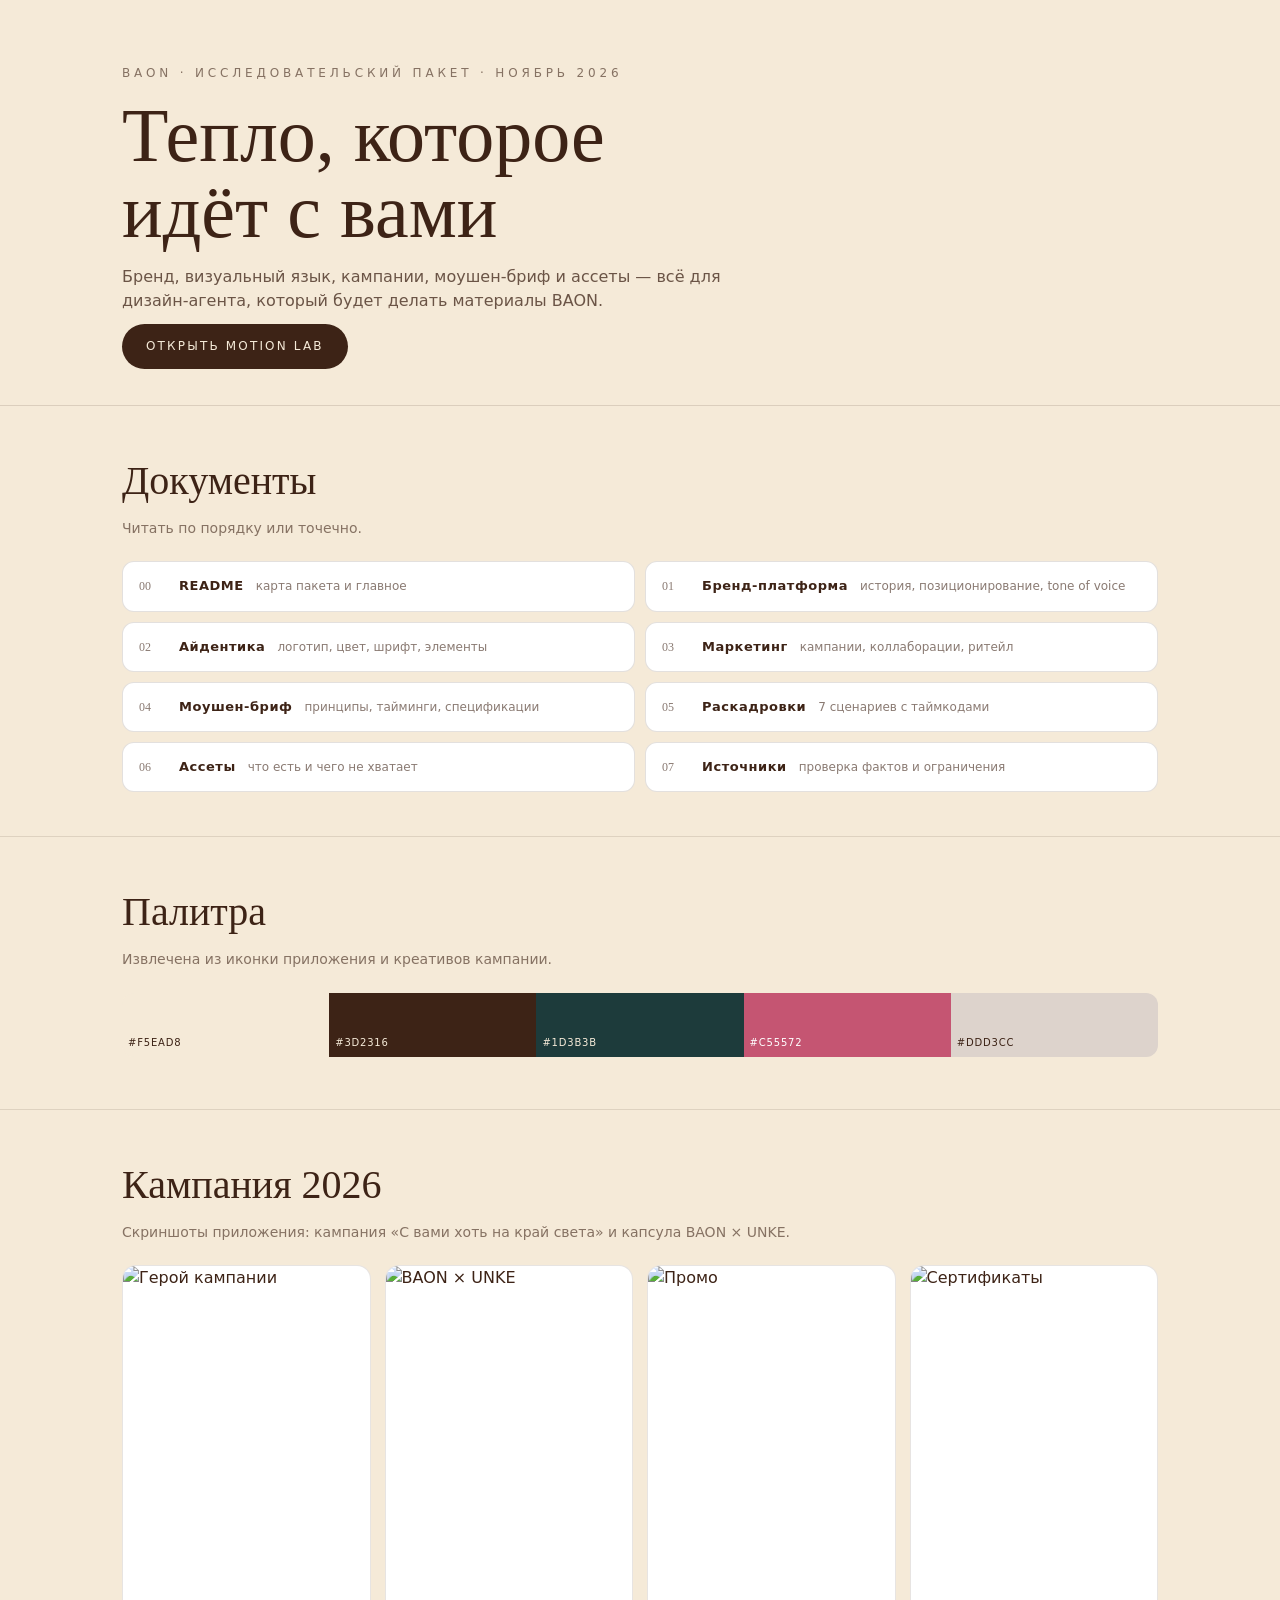
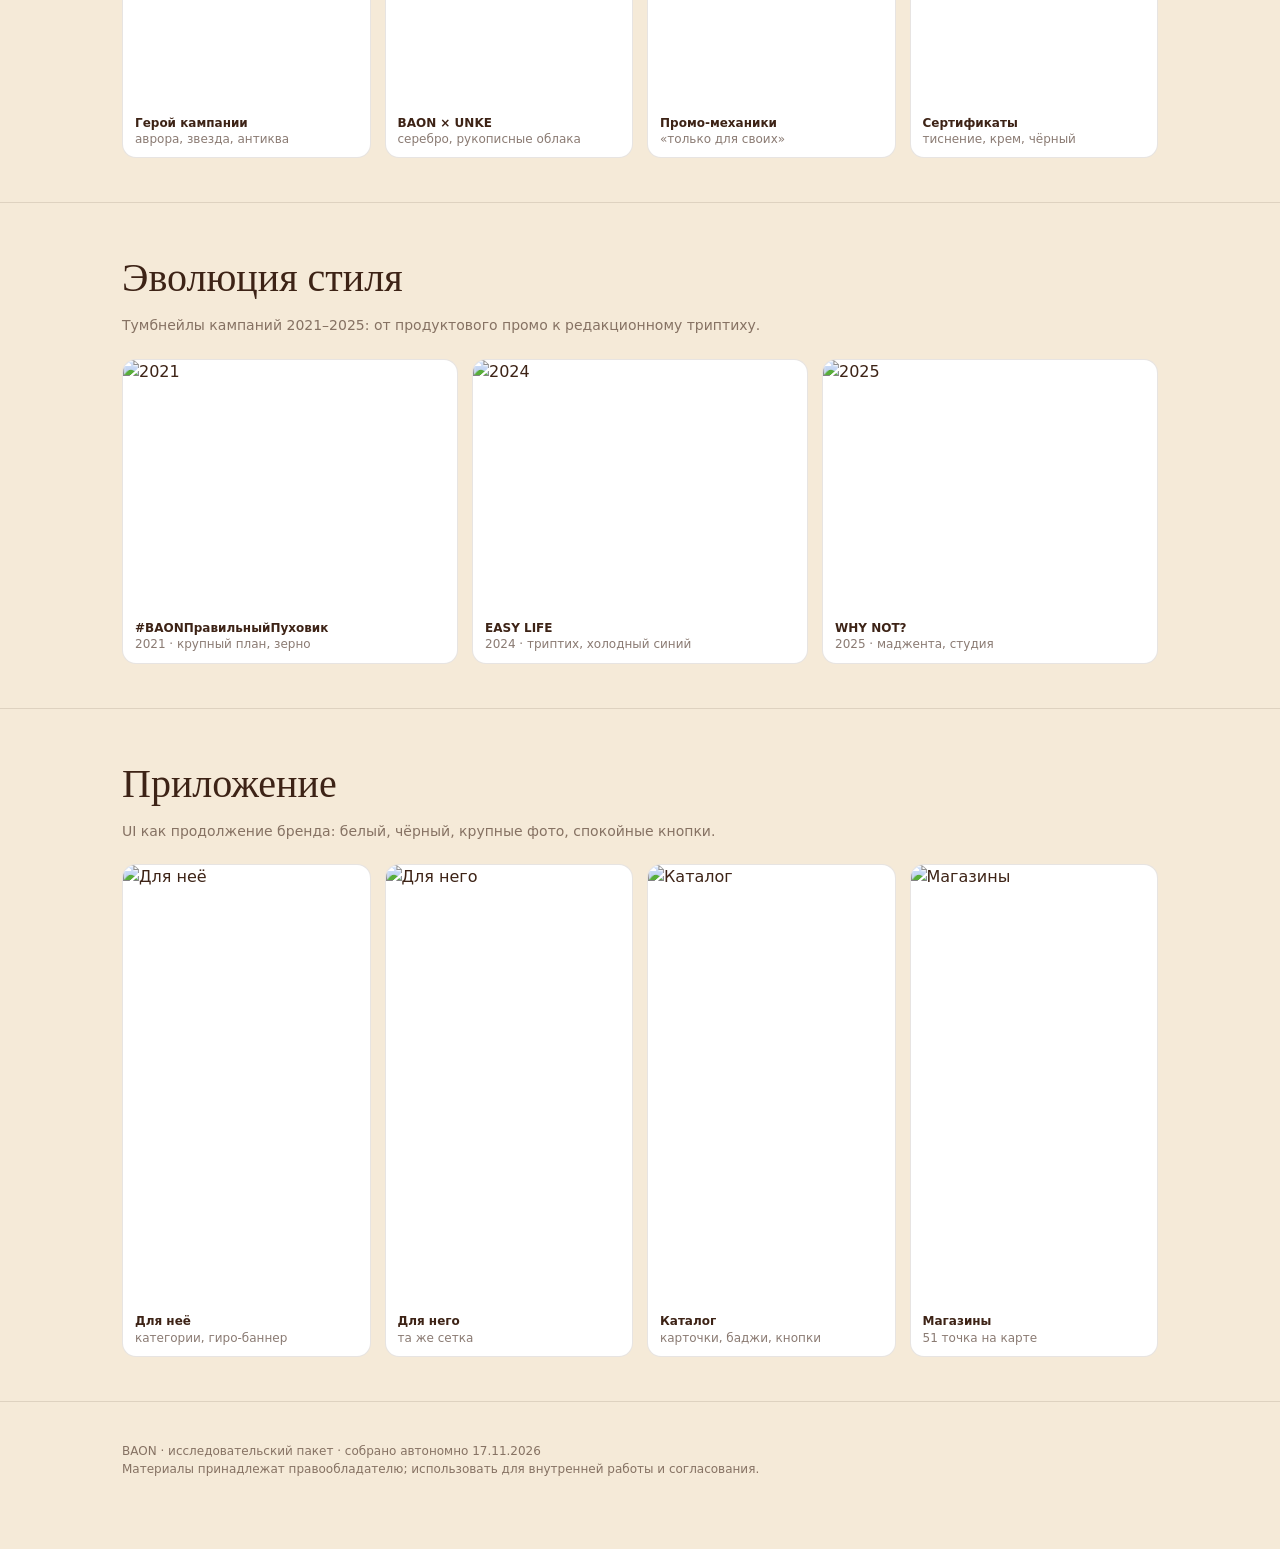
==== baon/index.html @ a7012213 "Add BAON research package: brand platform, visual identity, marketing, motion brief and storyboards" ====
<!doctype html>
<html lang="ru">
<head>
<meta charset="utf-8">
<meta name="viewport" content="width=device-width, initial-scale=1">
<title>BAON — пакет исследования</title>
<style>
  :root{
    --cream:#F5EAD8;--espresso:#3D2316;--teal:#1D3B3B;--pink:#C55572;--grey:#DDD3CC;
    --serif:"Cormorant Garamond","Playfair Display",Georgia,serif;
    --sans:"Inter","Manrope",system-ui,-apple-system,Segoe UI,Roboto,sans-serif;
  }
  *{box-sizing:border-box}
  body{margin:0;background:var(--cream);color:var(--espresso);font-family:var(--sans);line-height:1.55}
  .wrap{max-width:1080px;margin:0 auto;padding:0 22px}
  header{padding:64px 0 36px;border-bottom:1px solid rgba(61,35,22,.14)}
  .brand{font-size:12px;letter-spacing:.32em;text-transform:uppercase;opacity:.6}
  h1{font-family:var(--serif);font-weight:400;font-size:clamp(40px,7vw,76px);line-height:1;margin:14px 0 16px}
  .lead{max-width:620px;opacity:.75;margin:0}
  h2{font-family:var(--serif);font-weight:400;font-size:clamp(26px,4vw,40px);margin:0 0 6px}
  section{padding:44px 0;border-bottom:1px solid rgba(61,35,22,.12)}
  .sub{opacity:.6;margin:0 0 22px;font-size:14px}
  .grid{display:grid;gap:14px}
  .g3{grid-template-columns:repeat(3,1fr)}
  .g4{grid-template-columns:repeat(4,1fr)}
  @media(max-width:860px){.g3,.g4{grid-template-columns:repeat(2,1fr)}}
  @media(max-width:520px){.g3,.g4{grid-template-columns:1fr}}
  figure{margin:0;background:#fff;border:1px solid rgba(61,35,22,.12);border-radius:14px;overflow:hidden}
  figure img{width:100%;display:block;aspect-ratio:4/3;object-fit:cover}
  figure.portrait img{aspect-ratio:9/16;object-fit:cover}
  figcaption{padding:10px 12px;font-size:12px;line-height:1.35}
  figcaption b{display:block;font-weight:600}
  figcaption span{opacity:.6}
  .docs{display:grid;grid-template-columns:repeat(2,1fr);gap:10px}
  @media(max-width:720px){.docs{grid-template-columns:1fr}}
  .doc{display:flex;gap:12px;align-items:baseline;padding:14px 16px;border:1px solid rgba(61,35,22,.14);border-radius:12px;text-decoration:none;color:inherit;background:#fff}
  .doc:hover{border-color:var(--espresso)}
  .doc b{font-size:13px;letter-spacing:.04em}
  .doc span{font-size:12px;opacity:.6}
  .num{font-family:var(--serif);font-size:22px;opacity:.4;min-width:28px}
  .palette{display:flex;height:64px;border-radius:12px;overflow:hidden;margin:10px 0 8px}
  .palette i{flex:1;display:flex;align-items:flex-end;padding:6px;font-size:10px;letter-spacing:.08em;font-style:normal}
  .cta{display:inline-block;margin-top:10px;background:var(--espresso);color:var(--cream);text-decoration:none;padding:13px 24px;border-radius:999px;font-size:12px;letter-spacing:.18em;text-transform:uppercase}
  footer{padding:40px 0 70px;font-size:12px;opacity:.6}
  .row{display:flex;gap:14px;flex-wrap:wrap}
</style>
</head>
<body>

<header>
  <div class="wrap">
    <div class="brand">BAON · исследовательский пакет · ноябрь 2026</div>
    <h1>Тепло, которое<br>идёт с вами</h1>
    <p class="lead">Бренд, визуальный язык, кампании, моушен-бриф и ассеты — всё для дизайн-агента,
      который будет делать материалы BAON.</p>
    <a class="cta" href="motion/baon-motion-lab.html">Открыть Motion Lab</a>
  </div>
</header>

<section>
  <div class="wrap">
    <h2>Документы</h2>
    <p class="sub">Читать по порядку или точечно.</p>
    <div class="docs">
      <a class="doc" href="README.md"><span class="num">00</span><b>README</b><span>карта пакета и главное</span></a>
      <a class="doc" href="01-brand-platform.md"><span class="num">01</span><b>Бренд-платформа</b><span>история, позиционирование, tone of voice</span></a>
      <a class="doc" href="02-visual-identity.md"><span class="num">02</span><b>Айдентика</b><span>логотип, цвет, шрифт, элементы</span></a>
      <a class="doc" href="03-marketing-review.md"><span class="num">03</span><b>Маркетинг</b><span>кампании, коллаборации, ритейл</span></a>
      <a class="doc" href="04-motion-brief.md"><span class="num">04</span><b>Моушен-бриф</b><span>принципы, тайминги, спецификации</span></a>
      <a class="doc" href="05-storyboards.md"><span class="num">05</span><b>Раскадровки</b><span>7 сценариев с таймкодами</span></a>
      <a class="doc" href="06-assets.md"><span class="num">06</span><b>Ассеты</b><span>что есть и чего не хватает</span></a>
      <a class="doc" href="07-sources-and-gaps.md"><span class="num">07</span><b>Источники</b><span>проверка фактов и ограничения</span></a>
    </div>
  </div>
</section>

<section>
  <div class="wrap">
    <h2>Палитра</h2>
    <p class="sub">Извлечена из иконки приложения и креативов кампании.</p>
    <div class="palette">
      <i style="background:#F5EAD8;color:#3D2316">#F5EAD8</i>
      <i style="background:#3D2316;color:#F5EAD8">#3D2316</i>
      <i style="background:#1D3B3B;color:#F5EAD8">#1D3B3B</i>
      <i style="background:#C55572;color:#fff">#C55572</i>
      <i style="background:#DDD3CC;color:#3D2316">#DDD3CC</i>
    </div>
  </div>
</section>

<section>
  <div class="wrap">
    <h2>Кампания 2026</h2>
    <p class="sub">Скриншоты приложения: кампания «С вами хоть на край света» и капсула BAON × UNKE.</p>
    <div class="grid g4">
      <figure class="portrait"><img src="assets/app/ios-01-hero.jpg" alt="Герой кампании"><figcaption><b>Герой кампании</b><span>аврора, звезда, антиква</span></figcaption></figure>
      <figure class="portrait"><img src="assets/app/ios-04-unke.jpg" alt="BAON × UNKE"><figcaption><b>BAON × UNKE</b><span>серебро, рукописные облака</span></figcaption></figure>
      <figure class="portrait"><img src="assets/app/ios-06-loksreen.jpg" alt="Промо"><figcaption><b>Промо-механики</b><span>«только для своих»</span></figcaption></figure>
      <figure class="portrait"><img src="assets/app/ios-07-sertifikat.jpg" alt="Сертификаты"><figcaption><b>Сертификаты</b><span>тиснение, крем, чёрный</span></figcaption></figure>
    </div>
  </div>
</section>

<section>
  <div class="wrap">
    <h2>Эволюция стиля</h2>
    <p class="sub">Тумбнейлы кампаний 2021–2025: от продуктового промо к редакционному триптиху.</p>
    <div class="grid g3">
      <figure><img src="assets/campaigns/2021-pravilnyy-puhovik-1.jpg" alt="2021"><figcaption><b>#BAONПравильныйПуховик</b><span>2021 · крупный план, зерно</span></figcaption></figure>
      <figure><img src="assets/campaigns/2024-easy-life.jpg" alt="2024"><figcaption><b>EASY LIFE</b><span>2024 · триптих, холодный синий</span></figcaption></figure>
      <figure><img src="assets/campaigns/2025-why-not.jpg" alt="2025"><figcaption><b>WHY NOT?</b><span>2025 · маджента, студия</span></figcaption></figure>
    </div>
  </div>
</section>

<section>
  <div class="wrap">
    <h2>Приложение</h2>
    <p class="sub">UI как продолжение бренда: белый, чёрный, крупные фото, спокойные кнопки.</p>
    <div class="grid g4">
      <figure class="portrait"><img src="assets/app/ios-02-women.jpg" alt="Для неё"><figcaption><b>Для неё</b><span>категории, гиро-баннер</span></figcaption></figure>
      <figure class="portrait"><img src="assets/app/ios-03-men.jpg" alt="Для него"><figcaption><b>Для него</b><span>та же сетка</span></figcaption></figure>
      <figure class="portrait"><img src="assets/app/ios-05-katalog.jpg" alt="Каталог"><figcaption><b>Каталог</b><span>карточки, баджи, кнопки</span></figcaption></figure>
      <figure class="portrait"><img src="assets/app/ios-08-magaziny.jpg" alt="Магазины"><figcaption><b>Магазины</b><span>51 точка на карте</span></figcaption></figure>
    </div>
  </div>
</section>

<footer>
  <div class="wrap">
    <div>BAON · исследовательский пакет · собрано автономно 17.11.2026</div>
    <div>Материалы принадлежат правообладателю; использовать для внутренней работы и согласования.</div>
  </div>
</footer>

</body>
</html>
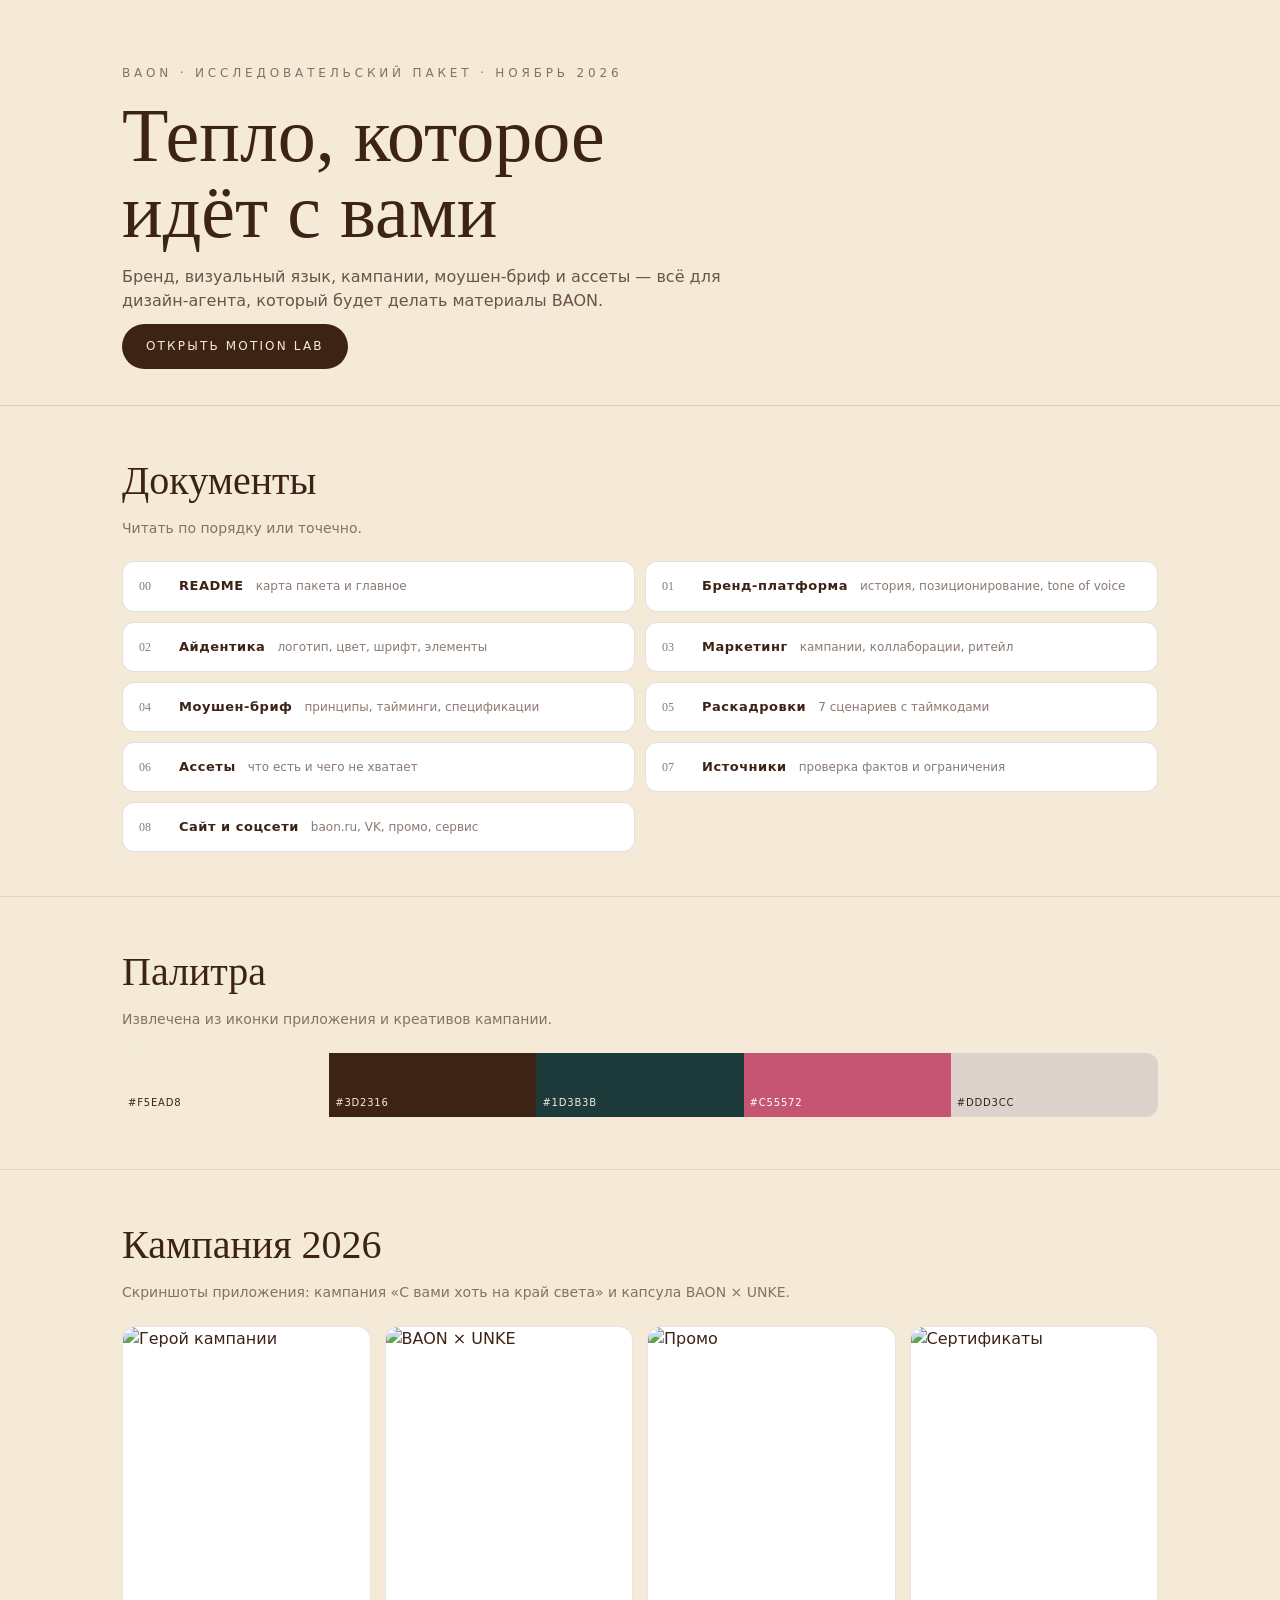
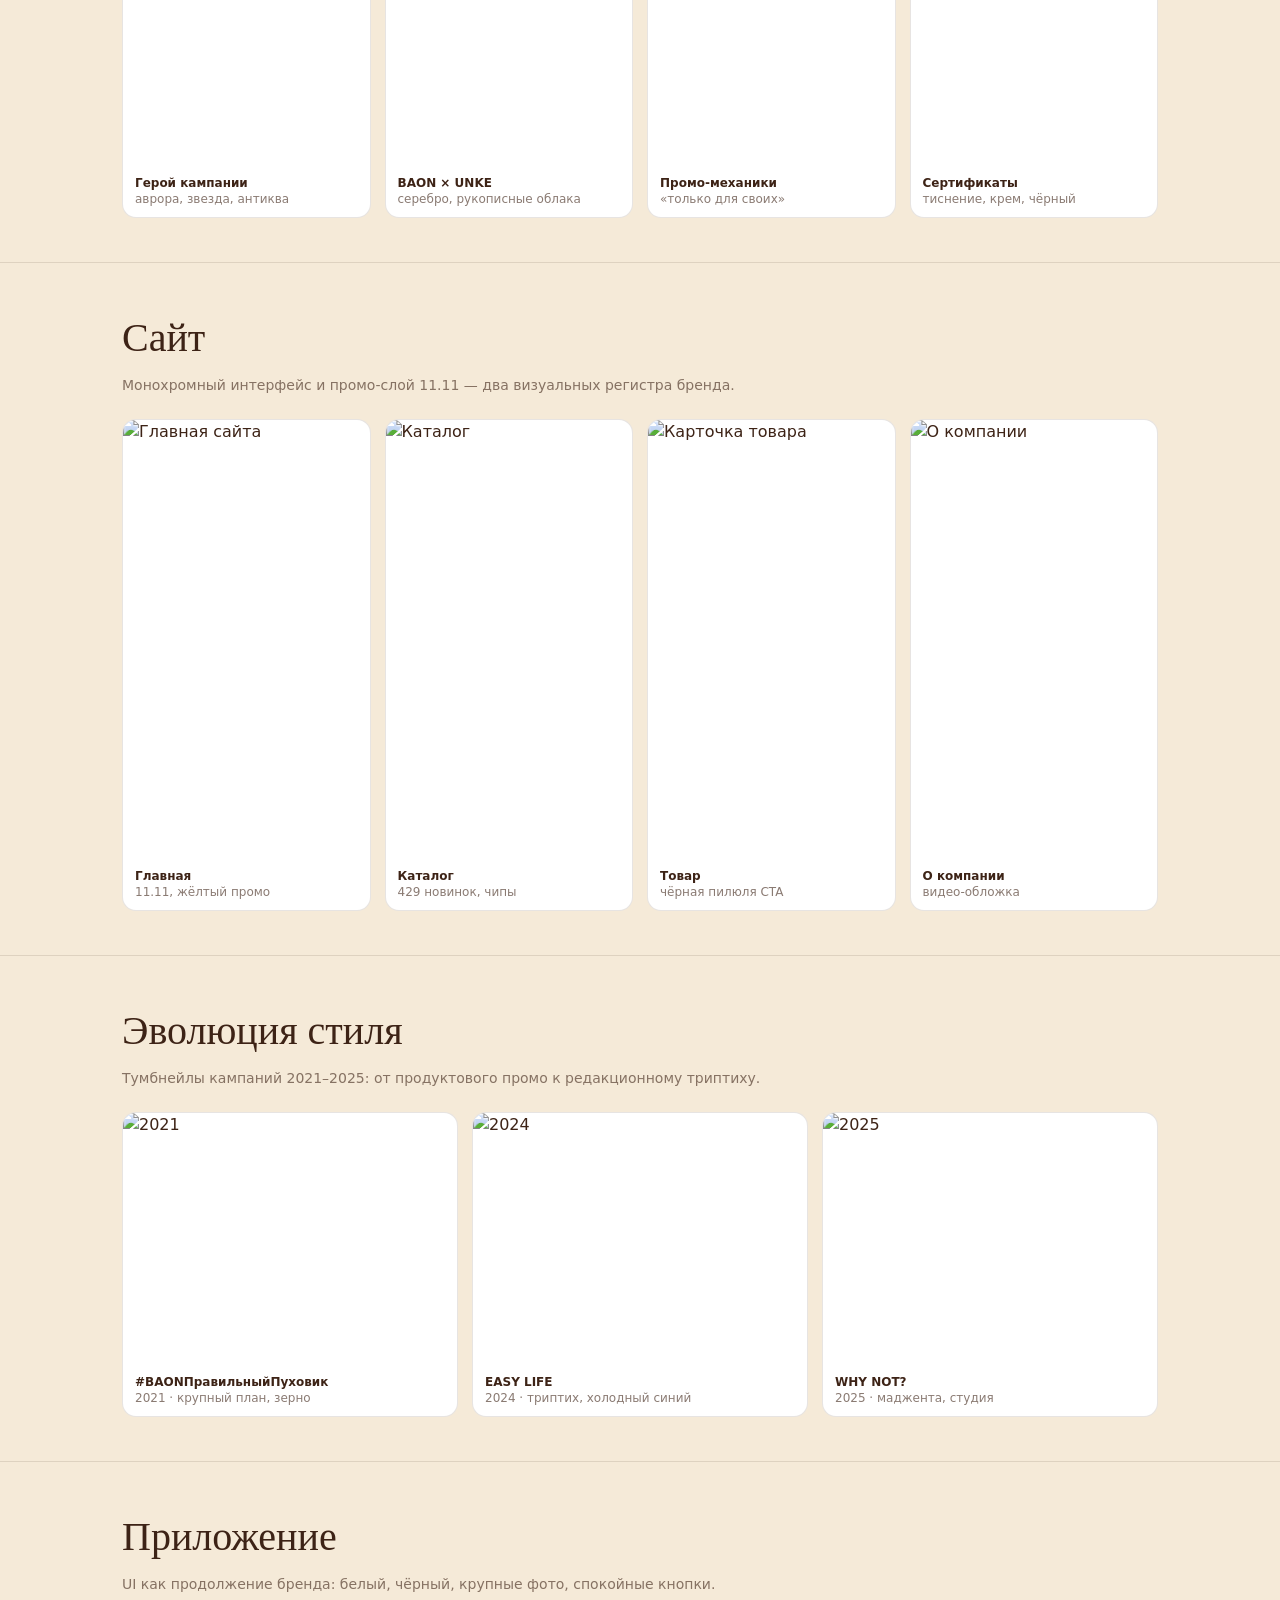
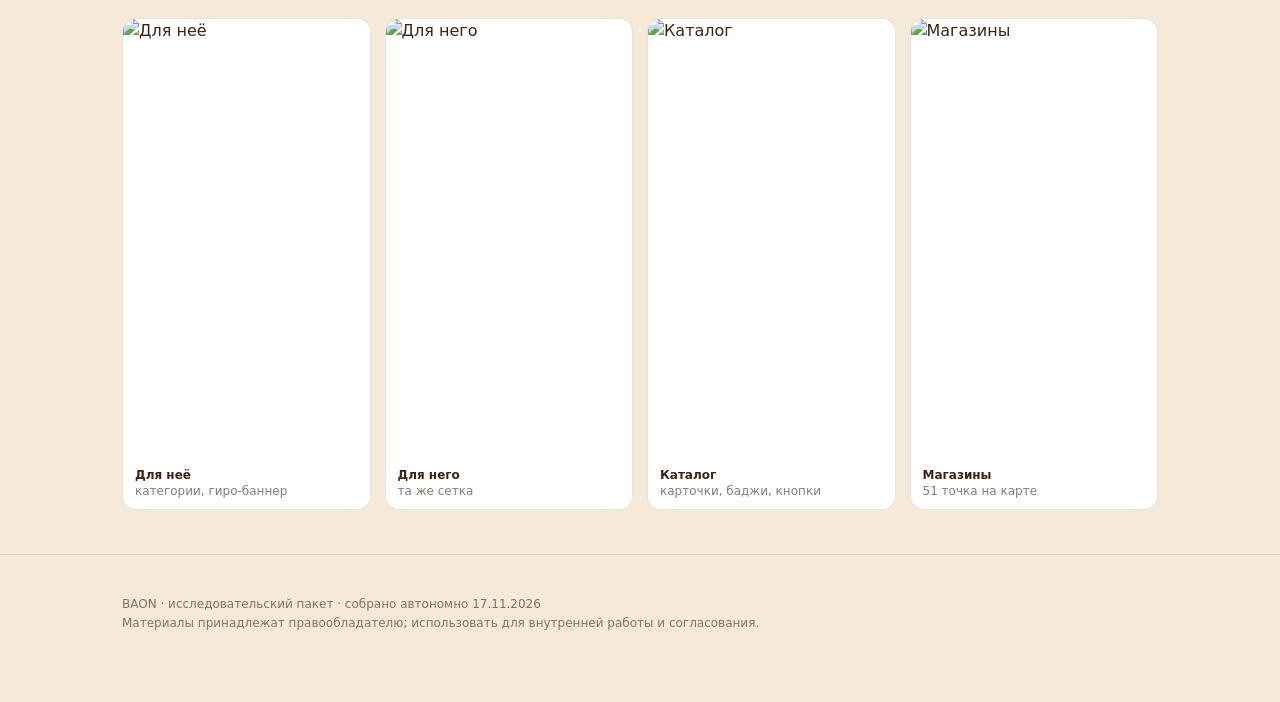
==== commit 3e269196: "Add BAON site and social analysis with screenshots; fetch site assets on runners" ====
--- a/baon/index.html
+++ b/baon/index.html
@@ -70,6 +70,7 @@
       <a class="doc" href="05-storyboards.md"><span class="num">05</span><b>Раскадровки</b><span>7 сценариев с таймкодами</span></a>
       <a class="doc" href="06-assets.md"><span class="num">06</span><b>Ассеты</b><span>что есть и чего не хватает</span></a>
       <a class="doc" href="07-sources-and-gaps.md"><span class="num">07</span><b>Источники</b><span>проверка фактов и ограничения</span></a>
+      <a class="doc" href="08-site-and-social.md"><span class="num">08</span><b>Сайт и соцсети</b><span>baon.ru, VK, промо, сервис</span></a>
     </div>
   </div>
 </section>
@@ -97,6 +98,19 @@
       <figure class="portrait"><img src="assets/app/ios-04-unke.jpg" alt="BAON × UNKE"><figcaption><b>BAON × UNKE</b><span>серебро, рукописные облака</span></figcaption></figure>
       <figure class="portrait"><img src="assets/app/ios-06-loksreen.jpg" alt="Промо"><figcaption><b>Промо-механики</b><span>«только для своих»</span></figcaption></figure>
       <figure class="portrait"><img src="assets/app/ios-07-sertifikat.jpg" alt="Сертификаты"><figcaption><b>Сертификаты</b><span>тиснение, крем, чёрный</span></figcaption></figure>
+    </div>
+  </div>
+</section>
+
+<section>
+  <div class="wrap">
+    <h2>Сайт</h2>
+    <p class="sub">Монохромный интерфейс и промо-слой 11.11 — два визуальных регистра бренда.</p>
+    <div class="grid g4">
+      <figure class="portrait"><img src="assets/site/site-home.png" alt="Главная сайта"><figcaption><b>Главная</b><span>11.11, жёлтый промо</span></figcaption></figure>
+      <figure class="portrait"><img src="assets/site/site-catalog.png" alt="Каталог"><figcaption><b>Каталог</b><span>429 новинок, чипы</span></figcaption></figure>
+      <figure class="portrait"><img src="assets/site/site-product.png" alt="Карточка товара"><figcaption><b>Товар</b><span>чёрная пилюля CTA</span></figcaption></figure>
+      <figure class="portrait"><img src="assets/site/site-about.png" alt="О компании"><figcaption><b>О компании</b><span>видео-обложка</span></figcaption></figure>
     </div>
   </div>
 </section>
